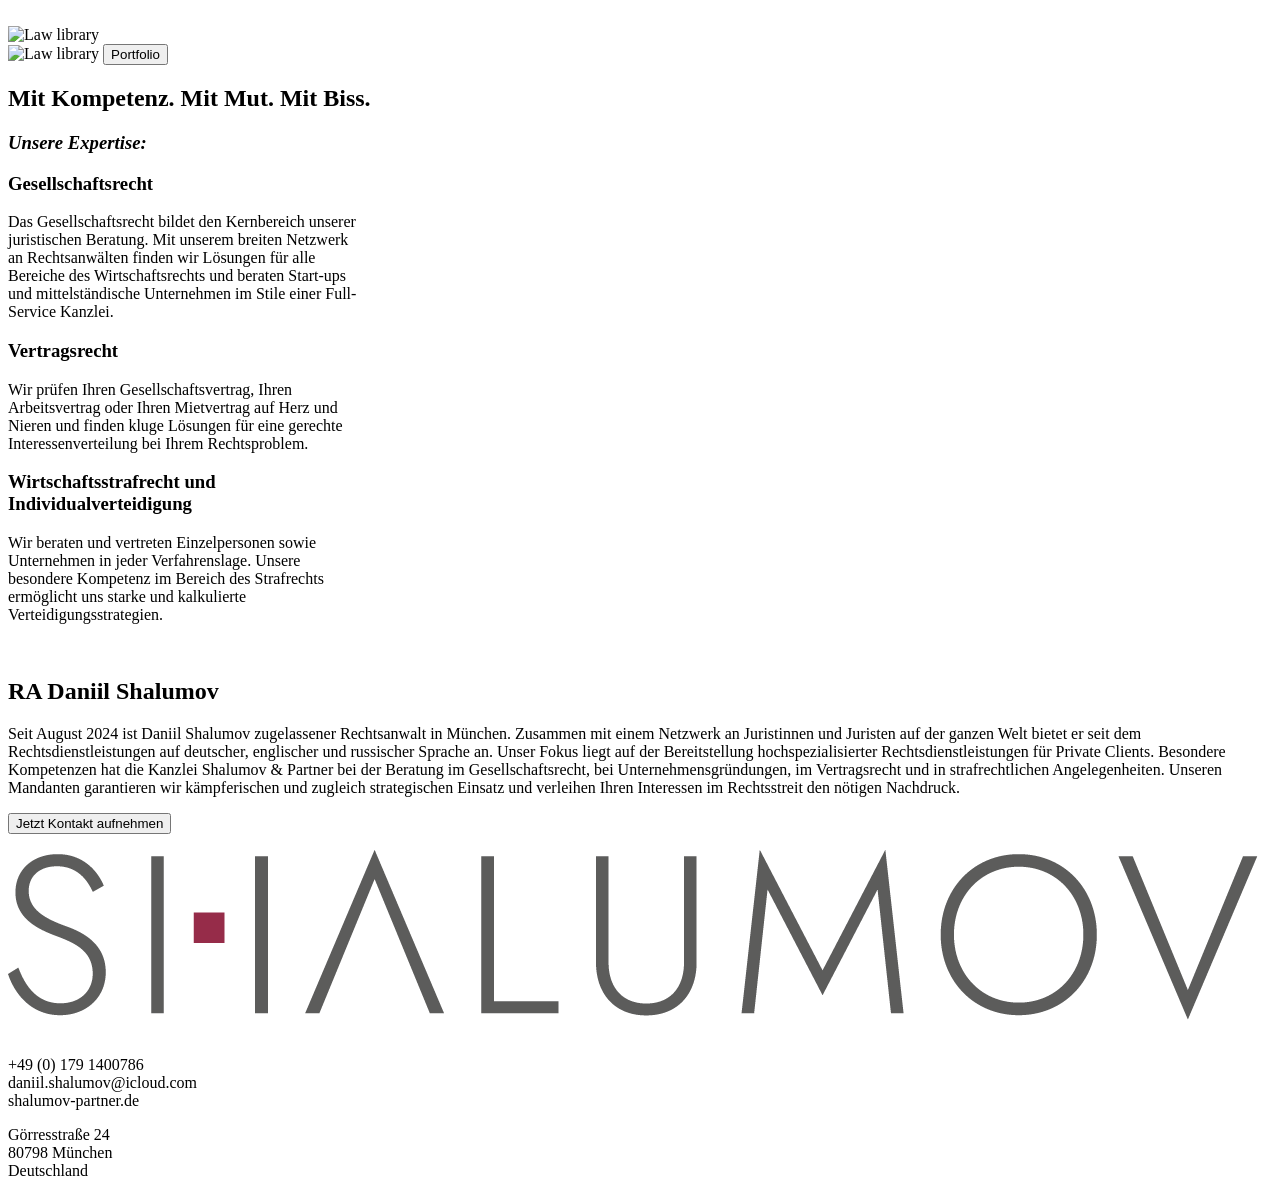
==== index.html @ c488938e "Add files via upload" ====
<!DOCTYPE html>
<html lang="en">
  <head>
    <meta charset="UTF-8" />
    <meta name="viewport" content="width=device-width, initial-scale=1.0" />
    <title>Home | Shalumov</title>
    <link rel="stylesheet" href="style.css" />
    <link rel="stylesheet" href="mediaquerries.css" />

    <script src="animation.js" defer></script>
  </head>
  <body>
    <header>
      <!-- <div class="logo select-animate">Shalumov & Partner</div>      -->
      <div class="logo select-animate">
        <img src="./assets/logo.png" alt="" srcset="" />
      </div>
      <!-- <nav>
        <ul class="nav-links select-animate">
          <li><a href="#title">Home</a></li>
          <li><a href="#disciplines">Tätigkeitsbereiche</a></li>
          <li><a href="#portrait"> Über uns</a></li>
          <li><a href="#contact">Kontakt</a></li>
        </ul>
      </nav> -->
    </header>
    <section id="title">
      <div id="title-left">
        <img src="./assets/library.jpg" alt="Law library" srcset="" />
      </div>
      <div id="title-right">
        <img src="./assets/justice-symbol.png" alt="Law library" srcset="" />
        <button
          type="button"
          class="select-animate"
          onclick="window.location.href='#portrait'"
        >
          Portfolio
        </button>
      </div>
    </section>

    <section id="disciplines">
      <h1 class="select-animate">Mit Kompetenz. Mit Mut. Mit Biss.</h1>
      <h3><em> Unsere Expertise: </em></h3>

      <div class="cards">
        <div class="card">
          <h3 class="animate">Gesellschaftsrecht</h3>
          <p>
            Das Gesellschaftsrecht bildet den Kernbereich unserer juristischen
            Beratung. Mit unserem breiten Netzwerk an Rechtsanwälten finden wir
            Lösungen für alle Bereiche des Wirtschaftsrechts und beraten
            Start-ups und mittelständische Unternehmen im Stile einer
            Full-Service Kanzlei.
          </p>
        </div>

        <div class="card">
          <h3>Vertragsrecht</h3>
          <p>
            Wir prüfen Ihren Gesellschaftsvertrag, Ihren Arbeitsvertrag oder
            Ihren Mietvertrag auf Herz und Nieren und finden kluge Lösungen für
            eine gerechte Interessenverteilung bei Ihrem Rechtsproblem.
          </p>
        </div>

        <div class="card">
          <h3>Wirtschaftsstrafrecht und Individualverteidigung</h3>
          <p>
            Wir beraten und vertreten Einzelpersonen sowie Unternehmen in jeder
            Verfahrenslage. Unsere besondere Kompetenz im Bereich des
            Strafrechts ermöglicht uns starke und kalkulierte
            Verteidigungsstrategien.
          </p>
        </div>
      </div>
    </section>

    <section id="portrait">
      <div class="portrait-image">
        <img src="./assets/profile3.jpeg" alt="" srcset="" />
      </div>

      <div class="portrait-text">
        <h2>RA Daniil Shalumov</h2>
        <p>
          Seit August 2024 ist Daniil Shalumov zugelassener Rechtsanwalt in
          München. Zusammen mit einem Netzwerk an Juristinnen und Juristen auf
          der ganzen Welt bietet er seit dem Rechtsdienstleistungen auf
          deutscher, englischer und russischer Sprache an. Unser Fokus liegt auf
          der Bereitstellung hochspezialisierter Rechtsdienstleistungen für
          Private Clients. Besondere Kompetenzen hat die Kanzlei Shalumov &
          Partner bei der Beratung im Gesellschaftsrecht, bei
          Unternehmensgründungen, im Vertragsrecht und in strafrechtlichen
          Angelegenheiten. Unseren Mandanten garantieren wir kämpferischen und
          zugleich strategischen Einsatz und verleihen Ihren Interessen im
          Rechtsstreit den nötigen Nachdruck.
        </p>
        <button
          type="button"
          class="button"
          onclick="window.location.href = '#contact'"
        >
          Jetzt Kontakt aufnehmen
        </button>
      </div>
    </section>

    <section id="contact">
      <!-- <h2 class="logo select-animate">Shalumov & Partner</h2> -->
      <div class="logo select-animate">
        <img src="./assets/logo2.png" style="margin: 1rem 0" alt="" srcset="" />
      </div>
      <div class="contact-grid">
        <div class="contact-phone">
          <p class="select-animate">
            +49 (0) 179 1400786 <br />
            daniil.shalumov@icloud.com <br />
            shalumov-partner.de
          </p>
        </div>
        <div class="contact-adress">
          <p class="select-animate">
            Görresstraße 24 <br />

            80798 München <br />

            Deutschland
          </p>
        </div>
        <div class="empty2"></div>
        <div class="empty3"></div>
        <div class="empty4"></div>
      </div>
    </section>
  </body>
</html>
---- mediaquerries.css ----
@media screen and (max-width: 800px) {
  #title-right {
    grid-column: auto / span 2;
  }
  #portrait {
    flex-wrap: wrap;
  }
  #portrait {
    padding: 1rem 2rem;
    gap: 1rem;
  }
  .portrait-text {
    width: 75%;
  }

  @media (max-width: 500px) {
    .portrait-image {
      max-width: 300px; /* Adjusts the max-width for smaller screens */
    }
  }
  
  @media (min-width: 500px) and (max-width: 900px) {
    .portrait-image {
      max-width: 400px; /* Adjusts the max-width for medium screens */
    }
  }
  
  @media (min-width: 900px) {
    .portrait-image {
      max-width: 500px; /* Adjusts the max-width for larger screens */
    }
  }
  

  .animate-slidein {
    animation: 4s slide-in 1 normal;
  }
}

@keyframes slide-in {
  from {
    transform: translateY(110%);
  }
  to {
    transform: translateY(0%);
  }
}

@media (max-width: 600px) {
  .card {
    flex: 1 1 100%; /* Full width on smaller screens */
    max-width: 100%; /* Ensure card can expand to full width */
  }
}

@media (min-width: 600px) and (max-width: 900px) {
  .card {
    flex: 1 1 calc(50% - 2rem); /* Two cards per row on medium screens */
    max-width: 100%; /* Ensure card can expand to fit the container */
  }
}

@media (min-width: 900px) {
  .card {
    flex: 1 1 calc(33.333% - 2rem); /* Three cards per row on larger screens */
    max-width: 350px; /* Adjust as needed to match image size */
  }
}
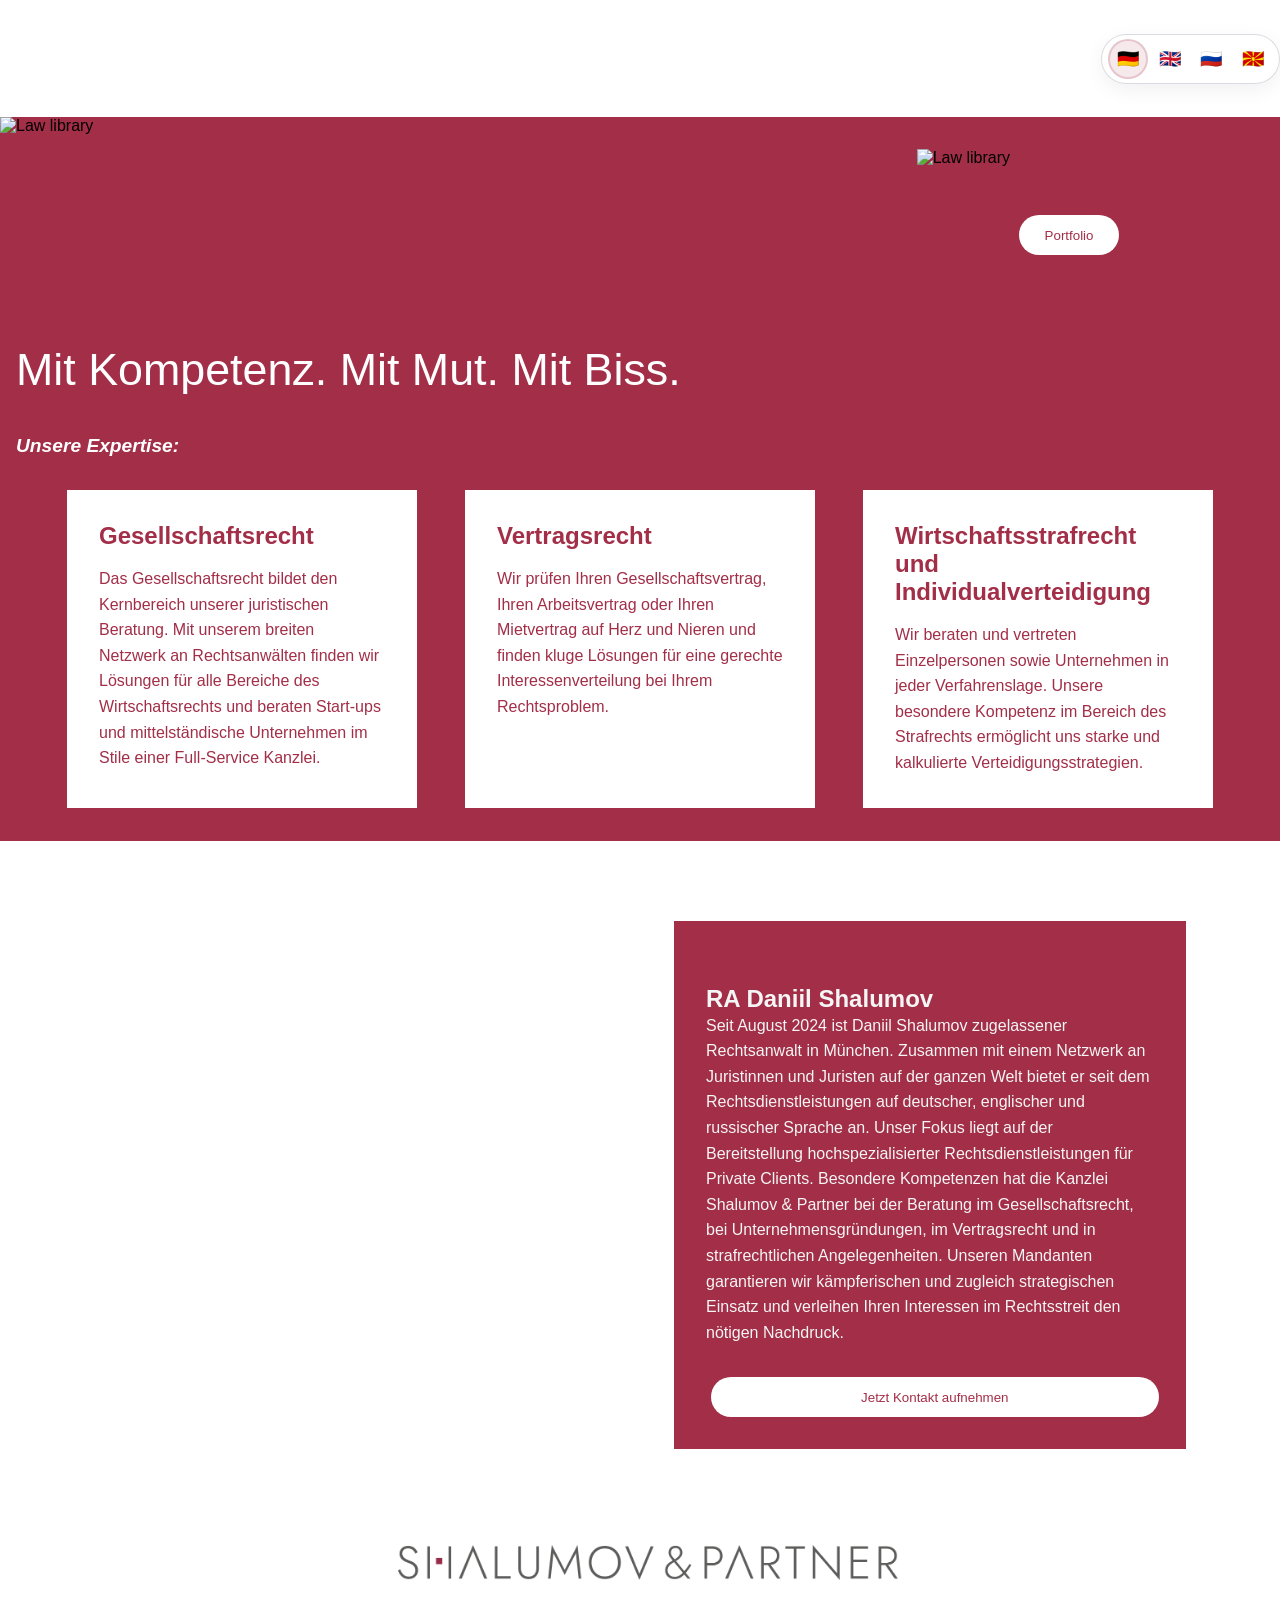
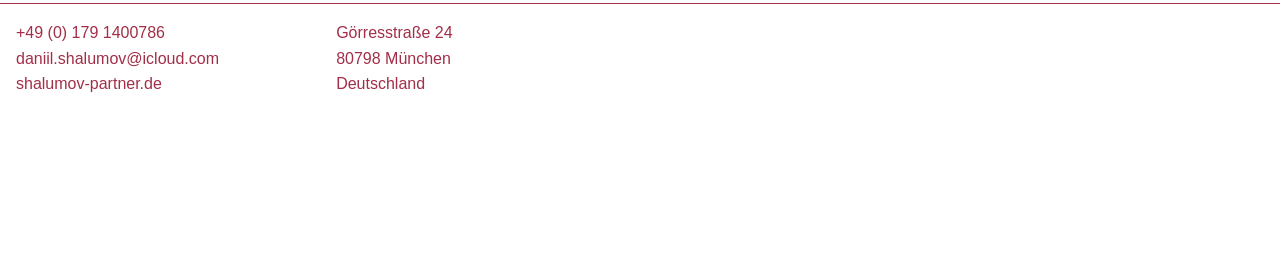
==== commit 2761a944: "languages added" ====
--- a/index.html
+++ b/index.html
@@ -1,5 +1,5 @@
 <!DOCTYPE html>
-<html lang="en">
+<html lang="de">
   <head>
     <meta charset="UTF-8" />
     <meta name="viewport" content="width=device-width, initial-scale=1.0" />
@@ -14,6 +14,20 @@
       <!-- <div class="logo select-animate">Shalumov & Partner</div>      -->
       <div class="logo select-animate">
         <img src="./assets/logo.png" alt="" srcset="" />
+      </div>
+      <div class="language-switcher select-animate" aria-label="Language selector">
+        <button class="lang-btn" data-lang="de" aria-label="Deutsch">
+          🇩🇪
+        </button>
+        <button class="lang-btn" data-lang="en" aria-label="English">
+          🇬🇧
+        </button>
+        <button class="lang-btn" data-lang="ru" aria-label="Русский">
+          🇷🇺
+        </button>
+        <button class="lang-btn" data-lang="mk" aria-label="Македонски">
+          🇲🇰
+        </button>
       </div>
       <!-- <nav>
         <ul class="nav-links select-animate">
@@ -34,6 +48,7 @@
           type="button"
           class="select-animate"
           onclick="window.location.href='#portrait'"
+          data-i18n="cta.portfolio"
         >
           Portfolio
         </button>
@@ -41,13 +56,17 @@
     </section>
 
     <section id="disciplines">
-      <h1 class="select-animate">Mit Kompetenz. Mit Mut. Mit Biss.</h1>
-      <h3><em> Unsere Expertise: </em></h3>
+      <h1 class="select-animate" data-i18n="disciplines.title">
+        Mit Kompetenz. Mit Mut. Mit Biss.
+      </h1>
+      <h3>
+        <em data-i18n="disciplines.subtitle">Unsere Expertise:</em>
+      </h3>
 
       <div class="cards">
         <div class="card">
-          <h3 class="animate">Gesellschaftsrecht</h3>
-          <p>
+          <h3 class="animate" data-i18n="card1.title">Gesellschaftsrecht</h3>
+          <p data-i18n="card1.body">
             Das Gesellschaftsrecht bildet den Kernbereich unserer juristischen
             Beratung. Mit unserem breiten Netzwerk an Rechtsanwälten finden wir
             Lösungen für alle Bereiche des Wirtschaftsrechts und beraten
@@ -57,8 +76,8 @@
         </div>
 
         <div class="card">
-          <h3>Vertragsrecht</h3>
-          <p>
+          <h3 data-i18n="card2.title">Vertragsrecht</h3>
+          <p data-i18n="card2.body">
             Wir prüfen Ihren Gesellschaftsvertrag, Ihren Arbeitsvertrag oder
             Ihren Mietvertrag auf Herz und Nieren und finden kluge Lösungen für
             eine gerechte Interessenverteilung bei Ihrem Rechtsproblem.
@@ -66,8 +85,8 @@
         </div>
 
         <div class="card">
-          <h3>Wirtschaftsstrafrecht und Individualverteidigung</h3>
-          <p>
+          <h3 data-i18n="card3.title">Wirtschaftsstrafrecht und Individualverteidigung</h3>
+          <p data-i18n="card3.body">
             Wir beraten und vertreten Einzelpersonen sowie Unternehmen in jeder
             Verfahrenslage. Unsere besondere Kompetenz im Bereich des
             Strafrechts ermöglicht uns starke und kalkulierte
@@ -84,7 +103,7 @@
 
       <div class="portrait-text">
         <h2>RA Daniil Shalumov</h2>
-        <p>
+        <p data-i18n="portrait.body">
           Seit August 2024 ist Daniil Shalumov zugelassener Rechtsanwalt in
           München. Zusammen mit einem Netzwerk an Juristinnen und Juristen auf
           der ganzen Welt bietet er seit dem Rechtsdienstleistungen auf
@@ -101,6 +120,7 @@
           type="button"
           class="button"
           onclick="window.location.href = '#contact'"
+          data-i18n="cta.contact"
         >
           Jetzt Kontakt aufnehmen
         </button>
--- a/style.css
+++ b/style.css
@@ -0,0 +1,348 @@
+
+:root {
+  --beige-background: #dedbbc;
+  --beige-background: white;
+  --light-beige-background: #fff1e7;
+  --light-beige-background: white;
+  --dark-blue: #283851;
+  --dark-blue: #a22e47;
+  --light-blue: #cbe5e8;
+  --light-blue: #a22e47;
+  
+}
+
+
+
+@import url("https://fonts.googleapis.com/css2?family=Noto+Sans:wght@400;500;600;700&display=swap");
+
+* {
+  margin: 0;
+  padding: 0;
+  font-family: "Noto Sans", Arial, sans-serif;
+  letter-spacing: 0;
+  border: none;
+}
+
+p {
+  font-family: "Noto Sans", Arial, sans-serif;
+  line-height: 1.6;
+}
+
+h1,
+h2,
+h3,
+button {
+  font-family: "Noto Sans", Arial, sans-serif;
+  letter-spacing: 0;
+}
+
+html {
+  scroll-behavior: smooth;
+  background-color: var(--light-beige-background);
+}
+
+header {
+  display: flex;
+  color: var(--dark-blue);
+  justify-content: space-around;
+  align-items: center;
+  height: 13vh;
+  background-color: var(--beige-background);
+  width: 100%;
+}
+
+.language-switcher {
+  display: flex;
+  align-items: center;
+  gap: 0.35rem;
+  padding: 0.35rem 0.5rem;
+  margin-left: auto;
+  background: rgba(255, 255, 255, 0.9);
+  border: 1px solid rgba(40, 56, 81, 0.18);
+  border-radius: 999px;
+  box-shadow: 0 6px 20px rgba(0, 0, 0, 0.06);
+  backdrop-filter: blur(6px);
+}
+
+.lang-btn {
+  width: 36px;
+  height: 36px;
+  border-radius: 50%;
+  border: none;
+  background: transparent;
+  cursor: pointer;
+  font-size: 18px;
+  display: grid;
+  place-items: center;
+  transition: transform 0.15s ease, box-shadow 0.2s ease, background-color 0.2s ease;
+}
+
+.lang-btn:hover {
+  transform: translateY(-1px);
+  box-shadow: 0 4px 12px rgba(0, 0, 0, 0.08);
+  background-color: rgba(40, 56, 81, 0.08);
+}
+
+.lang-btn.active {
+  background-color: rgba(162, 46, 71, 0.1);
+  box-shadow: 0 0 0 2px rgba(162, 46, 71, 0.28);
+}
+
+ul {
+  display: flex;
+}
+
+.nav-links {
+  gap: 2rem;
+  justify-self: flex-end;
+  font-size: 1rem;
+  list-style: none;
+}
+.nav-links > li > a {
+  text-decoration: none;
+  text-decoration-color: white;
+  color: var(--dark-blue);
+}
+
+.logo {
+  font-family: quicksand, sans-serif;
+  font-size: 26px;
+  font-weight: lighter;
+  border: none;
+  padding-left: 1rem;
+  text-align: center; /* Center the logo */
+}
+
+.logo img {
+  max-width: 100%; /* Ensures the image scales down if necessary */
+  height: auto; /* Keeps the aspect ratio */
+}
+
+@media (min-width: 600px) {
+  .logo img {
+    max-width: 500px; /* Adjust this value to control the maximum size */
+  }
+}
+
+@media (min-width: 900px) {
+  .logo img {
+    max-width: 500px; /* Adjust this value for larger screens */
+  }
+}
+
+ul > li {
+  text-decoration: none;
+}
+
+/* title section */
+
+#title {
+  display: grid;
+  grid-template-columns: repeat(auto-fit, minmax(250px, 1fr));
+  background-color: var(--light-blue);
+  justify-content: space-between;
+}
+#title-left {
+  grid-column: auto / span 2;
+}
+
+#title-left img {
+  width: 100%;
+  height: 100%;
+}
+
+#title-right {
+  padding: 2rem 0;
+  display: flex;
+  flex-direction: column;
+  align-items: center;
+  justify-content: center;
+  border: none;
+  width: 100%;
+}
+
+#title-right img {
+  width: min(90%, 300px);
+}
+
+img + button,
+.button {
+  background-color: white;
+  border-radius: 20px;
+  width: 100px;
+  height: 2.5rem;
+  color: var(--dark-blue);
+  border: none;
+  margin-top: 3rem;
+  margin-left: 0.3rem;
+}
+
+img + button:hover,
+.button:hover {
+  color: var(--dark-blue);
+  background-color: var(--light-beige-background);
+  border: var(--dark-blue) 1px solid;
+}
+
+/* disciplines */
+
+#disciplines {
+  color: white;
+  background-color: var(--light-blue);
+  padding: 1rem 0 0 0rem;
+  border-top: var(--dark-blue) 1px solid;
+}
+
+#disciplines h1 {
+  border: none;
+  padding: 2.5rem 1rem;
+  font-size: 2.8rem;
+  font-weight: 300;
+  font-family: 'Heiti SC', sans-serif;
+}
+
+#disciplines > h3 {
+  padding: 0 1rem;
+  font-size: 1.2rem;
+  margin: 0;
+}
+
+.cards {
+  display: flex;
+  gap: 3rem;
+  border: var(--dark-blue) 1px solid;
+  padding: 2rem;
+  justify-content: center;
+  flex-wrap: wrap;
+}
+
+.card {
+  flex: 1 1 calc(33.333% - 2rem); /* Adjust to fit three cards per row with space in between */
+  max-width: 350px; /* Adjust the maximum width of each card */
+  padding: 2rem;
+  background-color: var(--beige-background);
+  background-color: var(--light-beige-background);
+  box-sizing: border-box; /* Ensure padding and borders are included in the element's total width and height */
+}
+
+.card h3 {
+  font-size: 1.5rem;
+  margin-bottom: 1rem;
+  color: var(--dark-blue); /* Apply the red shade */
+}
+
+.card p {
+  font-size: 1rem;
+  color: var(--dark-blue); /* Apply the same red shade */
+}
+
+
+/* portrait */
+
+#portrait {
+  background-color: var(--light-beige-background);
+  display: flex;
+  justify-content: center;
+  align-items: flex-start;
+  padding: 5rem;
+  gap: 5rem;
+}
+
+.portrait-image {
+  width: 100%; /* Allows the container to take up the full width */
+  max-width: 500px; /* Sets a maximum width to prevent it from getting too large */
+  overflow: hidden; /* Ensures no extra space */
+}
+
+.portrait-image img {
+  width: 100%; /* Makes sure the image fills the container */
+  height: auto; /* Keeps the aspect ratio */
+  object-fit: cover; /* Ensures the image covers the container without distortion */
+}
+
+.portrait-text {
+  background-color: var(--dark-blue);
+  color: whitesmoke;
+  padding: 4rem 2rem 2rem;
+  width: min(600px, 40%); /* Corrected duplicate width settings */
+  height: min(600px, 100%);
+
+}
+
+.portrait-text button {
+  margin-top: 2rem;
+  width: 100%;
+}
+
+.portrait-text button:hover,
+.button:hover {
+  background-color: rgb(216, 194, 194);
+  cursor: pointer;
+}
+
+
+.portrait-text button:hover,
+.button:hover {
+  background-color: rgb(216, 194, 194);
+  cursor: pointer;
+}
+
+
+#contact {
+  background-color: var(--light-beige-background);
+  color: var(--dark-blue);
+}
+/* #contact div {
+  border: var(--dark-blue) 1px solid;
+} */
+
+/* #contact > * {
+  border: none;
+  } */
+
+.contact-grid {
+  border-top: 0.5px var(--dark-blue) solid;
+  display: grid;
+  grid-template-columns: repeat(4, 1fr);
+  grid-gap: 0.5px;
+  background-color: var(--dark-blue);
+  grid-template-rows: 1fr 1fr;
+  grid-template-areas:
+    "phone-number adress space space"
+    "space2 empty empty empty";
+}
+
+.contact-phone {
+  grid-area: phone-number;
+}
+
+.contact-adress {
+  grid-area: adress;
+}
+
+.contact-grid > div {
+  background-color: var(--light-beige-background);
+  padding: 1rem 1rem 2rem;
+}
+
+.empty2 {
+  grid-area: space;
+}
+
+.empty3 {
+  grid-area: empty;
+}
+
+.animate-fadein {
+  animation: fade-in 4s;
+}
+
+@keyframes fade-in {
+  0% {
+    opacity: 0;
+    display: hidden;
+  }
+  100% {
+    opacity: 1;
+  }
+}
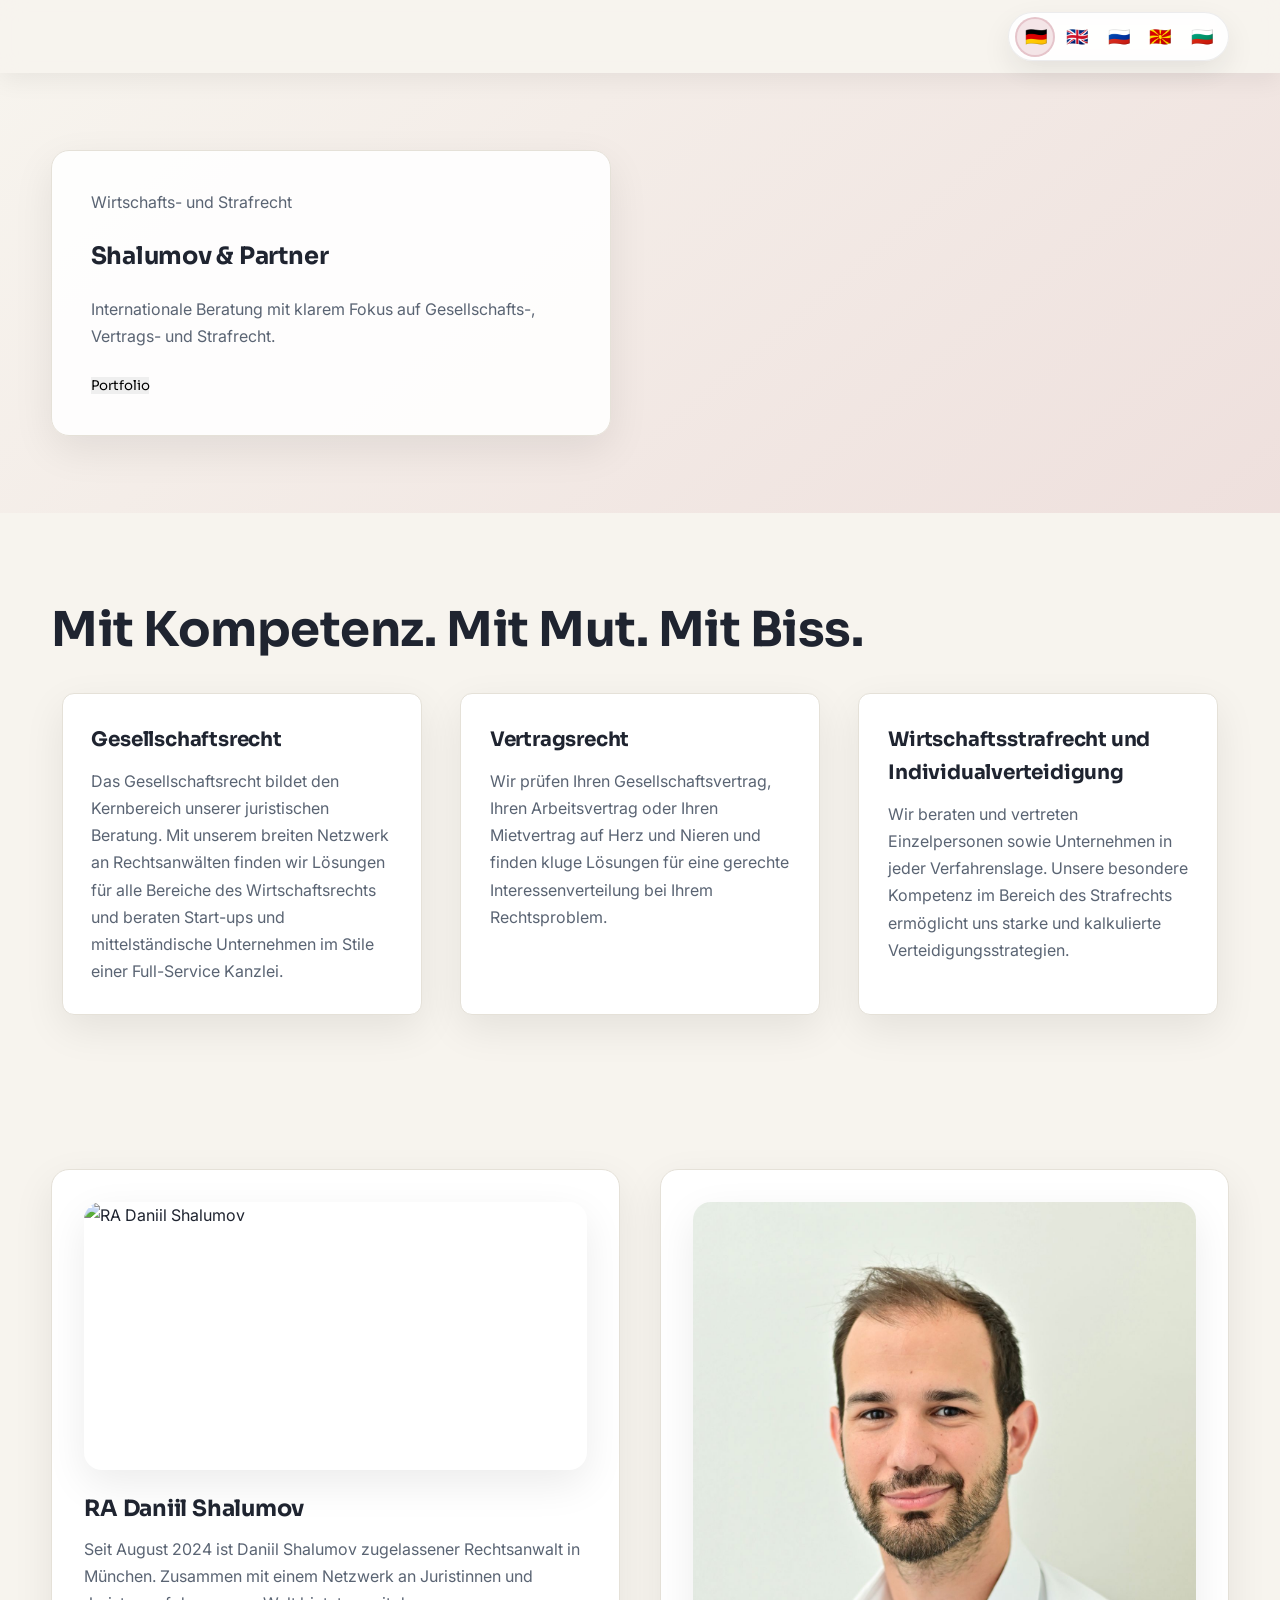
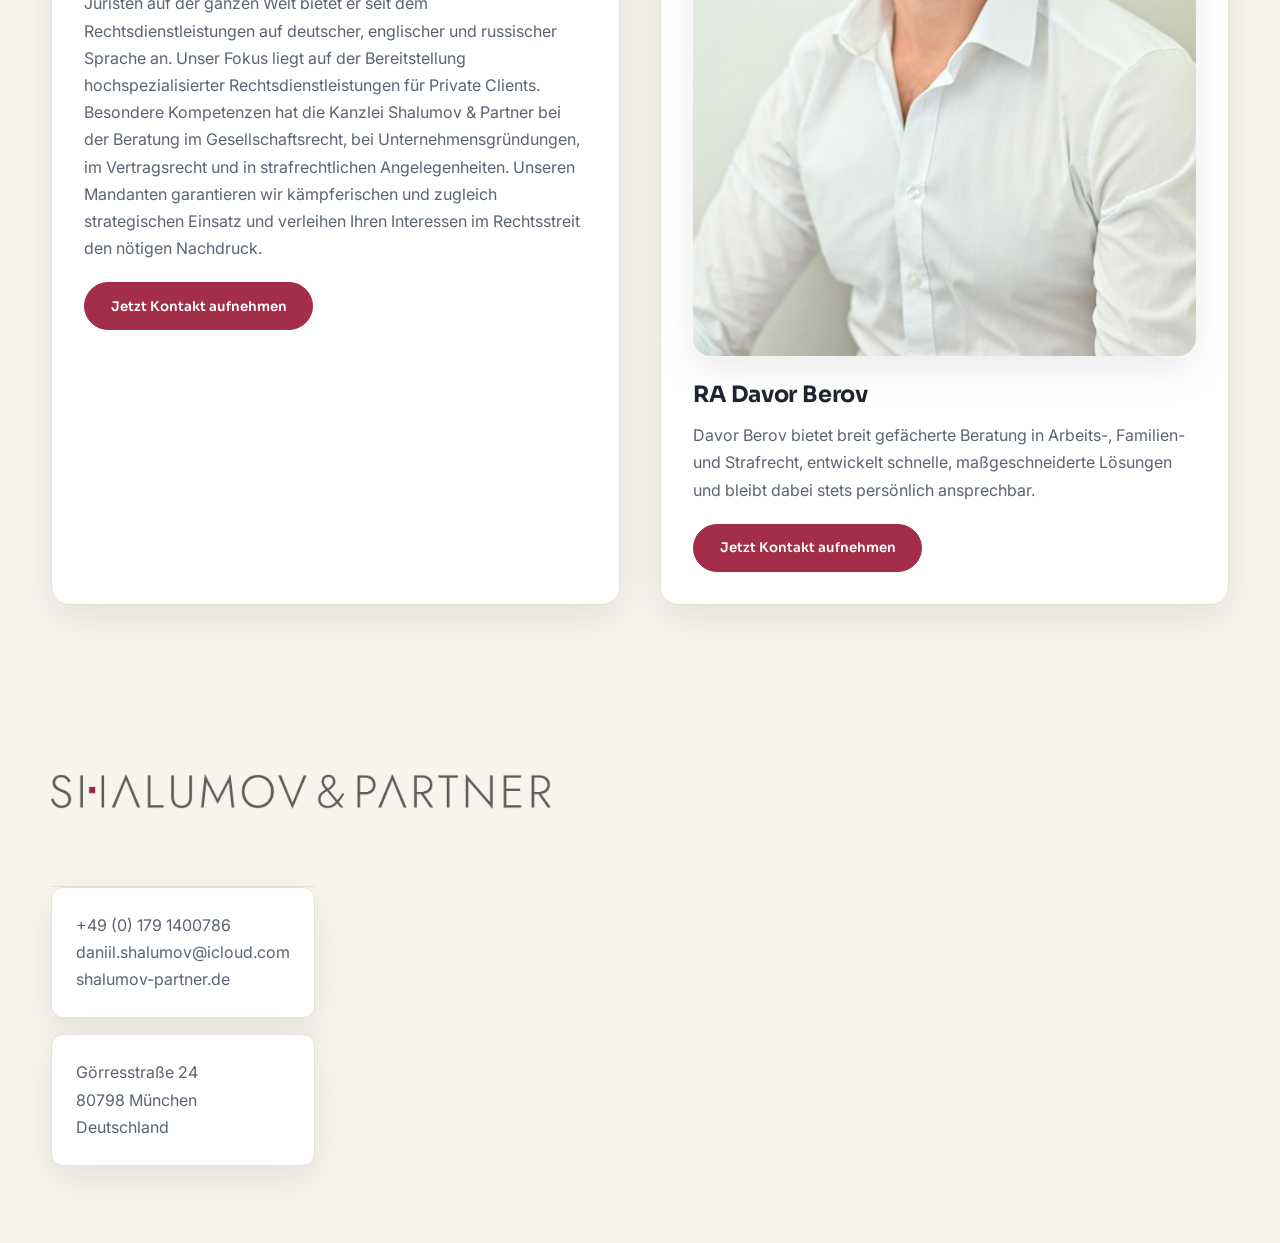
==== commit 78496506: "no idea" ====
--- a/index.html
+++ b/index.html
@@ -11,147 +11,170 @@
   </head>
   <body>
     <header>
-      <!-- <div class="logo select-animate">Shalumov & Partner</div>      -->
-      <div class="logo select-animate">
-        <img src="./assets/logo.png" alt="" srcset="" />
+      <div class="content-width header-inner">
+        <!-- <div class="logo select-animate">Shalumov & Partner</div>      -->
+        <div class="logo select-animate">
+          <img src="./assets/logo.png" alt="" srcset="" />
+        </div>
+        <div class="language-switcher select-animate" aria-label="Language selector">
+          <button class="lang-btn" data-lang="de" aria-label="Deutsch">
+            🇩🇪
+          </button>
+          <button class="lang-btn" data-lang="en" aria-label="English">
+            🇬🇧
+          </button>
+          <button class="lang-btn" data-lang="ru" aria-label="Русский">
+            🇷🇺
+          </button>
+          <button class="lang-btn" data-lang="mk" aria-label="Македонски">
+            🇲🇰
+          </button>
+          <button class="lang-btn" data-lang="bg" aria-label="Български">
+            🇧🇬
+          </button>
+        </div>
+        <!-- <nav>
+          <ul class="nav-links select-animate">
+            <li><a href="#title">Home</a></li>
+            <li><a href="#disciplines">Tätigkeitsbereiche</a></li>
+            <li><a href="#portrait"> Über uns</a></li>
+            <li><a href="#contact">Kontakt</a></li>
+          </ul>
+        </nav> -->
       </div>
-      <div class="language-switcher select-animate" aria-label="Language selector">
-        <button class="lang-btn" data-lang="de" aria-label="Deutsch">
-          🇩🇪
-        </button>
-        <button class="lang-btn" data-lang="en" aria-label="English">
-          🇬🇧
-        </button>
-        <button class="lang-btn" data-lang="ru" aria-label="Русский">
-          🇷🇺
-        </button>
-        <button class="lang-btn" data-lang="mk" aria-label="Македонски">
-          🇲🇰
-        </button>
-      </div>
-      <!-- <nav>
-        <ul class="nav-links select-animate">
-          <li><a href="#title">Home</a></li>
-          <li><a href="#disciplines">Tätigkeitsbereiche</a></li>
-          <li><a href="#portrait"> Über uns</a></li>
-          <li><a href="#contact">Kontakt</a></li>
-        </ul>
-      </nav> -->
     </header>
     <section id="title">
-      <div id="title-left">
-        <img src="./assets/library.jpg" alt="Law library" srcset="" />
-      </div>
-      <div id="title-right">
-        <img src="./assets/justice-symbol.png" alt="Law library" srcset="" />
-        <button
-          type="button"
-          class="select-animate"
-          onclick="window.location.href='#portrait'"
-          data-i18n="cta.portfolio"
-        >
-          Portfolio
-        </button>
+      <div class="content-width title-grid">
+        <div id="title-right">
+          <p class="hero-kicker" data-i18n="hero.kicker">Wirtschafts- und Strafrecht</p>
+          <h1 class="hero-title" data-i18n="hero.title">Shalumov &amp; Partner</h1>
+          <p class="hero-subtitle" data-i18n="hero.subtitle">
+            Internationale Beratung mit klarem Fokus auf Gesellschafts-, Vertrags- und Strafrecht.
+          </p>
+          <div class="hero-actions">
+            <button
+              type="button"
+              class="select-animate"
+              onclick="window.location.href='#lawyers'"
+              data-i18n="cta.portfolio"
+            >
+              Portfolio
+            </button>
+          </div>
+        </div>
       </div>
     </section>
 
     <section id="disciplines">
-      <h1 class="select-animate" data-i18n="disciplines.title">
-        Mit Kompetenz. Mit Mut. Mit Biss.
-      </h1>
-      <h3>
-        <em data-i18n="disciplines.subtitle">Unsere Expertise:</em>
-      </h3>
+      <div class="content-width">
+        <h1 class="select-animate" data-i18n="disciplines.title">
+          Mit Kompetenz. Mit Mut. Mit Biss.
+        </h1>
 
-      <div class="cards">
-        <div class="card">
-          <h3 class="animate" data-i18n="card1.title">Gesellschaftsrecht</h3>
-          <p data-i18n="card1.body">
-            Das Gesellschaftsrecht bildet den Kernbereich unserer juristischen
-            Beratung. Mit unserem breiten Netzwerk an Rechtsanwälten finden wir
-            Lösungen für alle Bereiche des Wirtschaftsrechts und beraten
-            Start-ups und mittelständische Unternehmen im Stile einer
-            Full-Service Kanzlei.
-          </p>
-        </div>
+        <div class="cards">
+          <div class="card">
+            <h3 class="animate" data-i18n="card1.title">Gesellschaftsrecht</h3>
+            <p data-i18n="card1.body">
+              Das Gesellschaftsrecht bildet den Kernbereich unserer juristischen
+              Beratung. Mit unserem breiten Netzwerk an Rechtsanwälten finden wir
+              Lösungen für alle Bereiche des Wirtschaftsrechts und beraten
+              Start-ups und mittelständische Unternehmen im Stile einer
+              Full-Service Kanzlei.
+            </p>
+          </div>
 
-        <div class="card">
-          <h3 data-i18n="card2.title">Vertragsrecht</h3>
-          <p data-i18n="card2.body">
-            Wir prüfen Ihren Gesellschaftsvertrag, Ihren Arbeitsvertrag oder
-            Ihren Mietvertrag auf Herz und Nieren und finden kluge Lösungen für
-            eine gerechte Interessenverteilung bei Ihrem Rechtsproblem.
-          </p>
-        </div>
+          <div class="card">
+            <h3 data-i18n="card2.title">Vertragsrecht</h3>
+            <p data-i18n="card2.body">
+              Wir prüfen Ihren Gesellschaftsvertrag, Ihren Arbeitsvertrag oder
+              Ihren Mietvertrag auf Herz und Nieren und finden kluge Lösungen für
+              eine gerechte Interessenverteilung bei Ihrem Rechtsproblem.
+            </p>
+          </div>
 
-        <div class="card">
-          <h3 data-i18n="card3.title">Wirtschaftsstrafrecht und Individualverteidigung</h3>
-          <p data-i18n="card3.body">
-            Wir beraten und vertreten Einzelpersonen sowie Unternehmen in jeder
-            Verfahrenslage. Unsere besondere Kompetenz im Bereich des
-            Strafrechts ermöglicht uns starke und kalkulierte
-            Verteidigungsstrategien.
-          </p>
+          <div class="card">
+            <h3 data-i18n="card3.title">Wirtschaftsstrafrecht und Individualverteidigung</h3>
+            <p data-i18n="card3.body">
+              Wir beraten und vertreten Einzelpersonen sowie Unternehmen in jeder
+              Verfahrenslage. Unsere besondere Kompetenz im Bereich des
+              Strafrechts ermöglicht uns starke und kalkulierte
+              Verteidigungsstrategien.
+            </p>
+          </div>
         </div>
       </div>
     </section>
 
-    <section id="portrait">
-      <div class="portrait-image">
-        <img src="./assets/profile3.jpeg" alt="" srcset="" />
-      </div>
+    <section id="lawyers">
+      <div class="content-width">
+        <div class="lawyers-grid">
+          <div class="lawyer-card">
+            <div class="lawyer-image">
+              <img src="./assets/profile3.jpeg" alt="RA Daniil Shalumov" />
+            </div>
+            <div class="lawyer-body">
+              <h2>RA Daniil Shalumov</h2>
+              <p data-i18n="portrait.body">
+                Seit August 2024 ist Daniil Shalumov zugelassener Rechtsanwalt in München. Zusammen mit einem Netzwerk an Juristinnen und Juristen auf der ganzen Welt bietet er seit dem Rechtsdienstleistungen auf deutscher, englischer und russischer Sprache an. Unser Fokus liegt auf der Bereitstellung hochspezialisierter Rechtsdienstleistungen für Private Clients. Besondere Kompetenzen hat die Kanzlei Shalumov &amp; Partner bei der Beratung im Gesellschaftsrecht, bei Unternehmensgründungen, im Vertragsrecht und in strafrechtlichen Angelegenheiten. Unseren Mandanten garantieren wir kämpferischen und zugleich strategischen Einsatz und verleihen Ihren Interessen im Rechtsstreit den nötigen Nachdruck.
+              </p>
+              <button
+                type="button"
+                class="button"
+                onclick="window.location.href = '#contact'"
+                data-i18n="cta.contact"
+              >
+                Jetzt Kontakt aufnehmen
+              </button>
+            </div>
+          </div>
 
-      <div class="portrait-text">
-        <h2>RA Daniil Shalumov</h2>
-        <p data-i18n="portrait.body">
-          Seit August 2024 ist Daniil Shalumov zugelassener Rechtsanwalt in
-          München. Zusammen mit einem Netzwerk an Juristinnen und Juristen auf
-          der ganzen Welt bietet er seit dem Rechtsdienstleistungen auf
-          deutscher, englischer und russischer Sprache an. Unser Fokus liegt auf
-          der Bereitstellung hochspezialisierter Rechtsdienstleistungen für
-          Private Clients. Besondere Kompetenzen hat die Kanzlei Shalumov &
-          Partner bei der Beratung im Gesellschaftsrecht, bei
-          Unternehmensgründungen, im Vertragsrecht und in strafrechtlichen
-          Angelegenheiten. Unseren Mandanten garantieren wir kämpferischen und
-          zugleich strategischen Einsatz und verleihen Ihren Interessen im
-          Rechtsstreit den nötigen Nachdruck.
-        </p>
-        <button
-          type="button"
-          class="button"
-          onclick="window.location.href = '#contact'"
-          data-i18n="cta.contact"
-        >
-          Jetzt Kontakt aufnehmen
-        </button>
+          <div class="lawyer-card">
+            <div class="lawyer-image">
+              <img src="./assets/berov.jpeg" alt="RA Davor Berov" />
+            </div>
+            <div class="lawyer-body">
+              <h2 data-i18n="portrait2.title">RA Davor Berov</h2>
+              <p data-i18n="portrait2.body">
+                Davor Berov bietet breit gefächerte Beratung in Arbeits-, Familien- und Strafrecht, entwickelt schnelle, maßgeschneiderte Lösungen und bleibt dabei stets persönlich ansprechbar.
+              </p>
+              <button
+                type="button"
+                class="button"
+                onclick="window.location.href = '#contact'"
+                data-i18n="cta.contact"
+              >
+                Jetzt Kontakt aufnehmen
+              </button>
+            </div>
+          </div>
+        </div>
       </div>
     </section>
 
     <section id="contact">
-      <!-- <h2 class="logo select-animate">Shalumov & Partner</h2> -->
-      <div class="logo select-animate">
-        <img src="./assets/logo2.png" style="margin: 1rem 0" alt="" srcset="" />
-      </div>
-      <div class="contact-grid">
-        <div class="contact-phone">
-          <p class="select-animate">
-            +49 (0) 179 1400786 <br />
-            daniil.shalumov@icloud.com <br />
-            shalumov-partner.de
-          </p>
+      <div class="content-width contact-wrap">
+        <!-- <h2 class="logo select-animate">Shalumov & Partner</h2> -->
+        <div class="logo select-animate">
+          <img src="./assets/logo2.png" style="margin: 1rem 0" alt="" srcset="" />
         </div>
-        <div class="contact-adress">
-          <p class="select-animate">
-            Görresstraße 24 <br />
+        <div class="contact-grid">
+          <div class="contact-phone">
+            <p class="select-animate">
+              +49 (0) 179 1400786 <br />
+              daniil.shalumov@icloud.com <br />
+              shalumov-partner.de
+            </p>
+          </div>
+          <div class="contact-adress">
+            <p class="select-animate">
+              Görresstraße 24 <br />
 
-            80798 München <br />
+              80798 München <br />
 
-            Deutschland
-          </p>
+              Deutschland
+            </p>
+          </div>
         </div>
-        <div class="empty2"></div>
-        <div class="empty3"></div>
-        <div class="empty4"></div>
       </div>
     </section>
   </body>
--- a/style.css
+++ b/style.css
@@ -1,54 +1,77 @@
+
+@import url("https://fonts.googleapis.com/css2?family=Inter:wght@400;500;600&family=Sora:wght@600;700&display=swap");
 
 :root {
-  --beige-background: #dedbbc;
-  --beige-background: white;
-  --light-beige-background: #fff1e7;
-  --light-beige-background: white;
-  --dark-blue: #283851;
-  --dark-blue: #a22e47;
-  --light-blue: #cbe5e8;
-  --light-blue: #a22e47;
-  
-}
-
-
-
-@import url("https://fonts.googleapis.com/css2?family=Noto+Sans:wght@400;500;600;700&display=swap");
+  --page-bg: #f7f4ee;
+  --panel: #ffffff;
+  --muted: #5a6473;
+  --text: #1f2430;
+  --accent: #a22e47;
+  --accent-soft: #f4e6ea;
+  --border: #e5e1d8;
+  --shadow-soft: 0 14px 40px rgba(0, 0, 0, 0.08);
+  --radius: 18px;
+  --radius-sm: 12px;
+}
 
 * {
   margin: 0;
   padding: 0;
-  font-family: "Noto Sans", Arial, sans-serif;
+  box-sizing: border-box;
+  border: none;
+}
+
+body {
+  font-family: "Inter", "Noto Sans", Arial, sans-serif;
+  color: var(--text);
+  background: var(--page-bg);
   letter-spacing: 0;
-  border: none;
-}
-
-p {
-  font-family: "Noto Sans", Arial, sans-serif;
-  line-height: 1.6;
+  line-height: 1.65;
+  -webkit-font-smoothing: antialiased;
 }
 
 h1,
 h2,
 h3,
 button {
-  font-family: "Noto Sans", Arial, sans-serif;
-  letter-spacing: 0;
+  font-family: "Sora", "Inter", "Noto Sans", Arial, sans-serif;
+  letter-spacing: -0.01em;
+}
+
+p {
+  font-family: "Inter", "Noto Sans", Arial, sans-serif;
+  line-height: 1.7;
+  color: var(--muted);
 }
 
 html {
   scroll-behavior: smooth;
-  background-color: var(--light-beige-background);
+  background-color: var(--page-bg);
+}
+
+.content-width {
+  width: min(1200px, 92vw);
+  margin: 0 auto;
+}
+
+section {
+  padding: clamp(3rem, 6vw, 5rem) 0;
 }
 
 header {
-  display: flex;
-  color: var(--dark-blue);
-  justify-content: space-around;
+  position: sticky;
+  top: 0;
+  z-index: 10;
+  background: rgba(247, 244, 238, 0.92);
+  backdrop-filter: blur(12px);
+  box-shadow: 0 8px 24px rgba(0, 0, 0, 0.06);
+}
+
+.header-inner {
+  display: flex;
   align-items: center;
-  height: 13vh;
-  background-color: var(--beige-background);
-  width: 100%;
+  gap: 1.5rem;
+  padding: 0.75rem 0;
 }
 
 .language-switcher {
@@ -57,11 +80,11 @@
   gap: 0.35rem;
   padding: 0.35rem 0.5rem;
   margin-left: auto;
-  background: rgba(255, 255, 255, 0.9);
-  border: 1px solid rgba(40, 56, 81, 0.18);
+  background: rgba(255, 255, 255, 0.94);
+  border: 1px solid rgba(31, 36, 48, 0.08);
   border-radius: 999px;
-  box-shadow: 0 6px 20px rgba(0, 0, 0, 0.06);
-  backdrop-filter: blur(6px);
+  box-shadow: 0 12px 30px rgba(0, 0, 0, 0.08);
+  backdrop-filter: blur(12px);
 }
 
 .lang-btn {
@@ -80,11 +103,11 @@
 .lang-btn:hover {
   transform: translateY(-1px);
   box-shadow: 0 4px 12px rgba(0, 0, 0, 0.08);
-  background-color: rgba(40, 56, 81, 0.08);
+  background-color: rgba(31, 36, 48, 0.07);
 }
 
 .lang-btn.active {
-  background-color: rgba(162, 46, 71, 0.1);
+  background-color: rgba(162, 46, 71, 0.12);
   box-shadow: 0 0 0 2px rgba(162, 46, 71, 0.28);
 }
 
@@ -101,7 +124,7 @@
 .nav-links > li > a {
   text-decoration: none;
   text-decoration-color: white;
-  color: var(--dark-blue);
+  color: var(--text);
 }
 
 .logo {
@@ -109,7 +132,6 @@
   font-size: 26px;
   font-weight: lighter;
   border: none;
-  padding-left: 1rem;
   text-align: center; /* Center the logo */
 }
 
@@ -134,204 +156,209 @@
   text-decoration: none;
 }
 
-/* title section */
-
 #title {
-  display: grid;
-  grid-template-columns: repeat(auto-fit, minmax(250px, 1fr));
-  background-color: var(--light-blue);
-  justify-content: space-between;
-}
-#title-left {
-  grid-column: auto / span 2;
-}
-
-#title-left img {
+  position: relative;
+  background: linear-gradient(120deg, rgba(247, 244, 238, 0.75), rgba(247, 244, 238, 0.35)),
+    url("./assets/library.jpg") center/cover no-repeat;
+  overflow: hidden;
+}
+
+#title::before {
+  content: "";
+  position: absolute;
+  inset: 0;
+  background: linear-gradient(140deg, rgba(247, 244, 238, 0.7), rgba(162, 46, 71, 0.1));
+  pointer-events: none;
+}
+
+.title-grid {
+  position: relative;
+  z-index: 1;
+  display: grid;
+  grid-template-columns: 1fr;
+  gap: clamp(1.5rem, 3vw, 3rem);
+  align-items: center;
+  justify-items: flex-start;
+}
+
+#title-right {
+  position: relative;
+  z-index: 1;
+  padding: clamp(1.5rem, 3vw, 3rem);
+  display: flex;
+  flex-direction: column;
+  align-items: flex-start;
+  justify-content: center;
+  border: 1px solid var(--border);
+  background: rgba(255, 255, 255, 0.9);
+  border-radius: var(--radius);
+  box-shadow: var(--shadow-soft);
+  gap: 1.25rem;
+  max-width: 560px;
+}
+
+#title-right img {
+  width: min(90%, 280px);
+  margin-bottom: 0.5rem;
+}
+
+img + button,
+.button {
+  background-color: var(--accent);
+  color: #ffffff;
+  border-radius: 999px;
+  padding: 0.9rem 1.6rem;
+  min-width: 160px;
+  border: 1px solid var(--accent);
+  font-weight: 600;
+  letter-spacing: 0;
+  transition: transform 0.18s ease, box-shadow 0.18s ease, background-color 0.18s ease;
+}
+
+img + button:hover,
+.button:hover {
+  color: #ffffff;
+  background-color: #8f2740;
+  border-color: #8f2740;
+  transform: translateY(-1px);
+  box-shadow: 0 10px 25px rgba(162, 46, 71, 0.25);
+}
+
+/* disciplines */
+
+#disciplines {
+  color: var(--text);
+  background-color: transparent;
+}
+
+#disciplines h1 {
+  border: none;
+  padding: 0 0 0.5rem 0;
+  font-size: clamp(2.4rem, 4vw, 3rem);
+  font-weight: 700;
+}
+
+#disciplines > h3 {
+  padding: 0;
+  font-size: 1.1rem;
+  margin: 0 0 1.5rem 0;
+  color: var(--muted);
+}
+
+.cards {
+  display: flex;
+  gap: clamp(1.5rem, 3vw, 2.5rem);
+  padding: 1rem 0 0;
+  justify-content: center;
+  flex-wrap: wrap;
+}
+
+.card {
+  flex: 1 1 calc(33.333% - 2rem);
+  max-width: 360px;
+  padding: 1.8rem;
+  background-color: var(--panel);
+  border: 1px solid var(--border);
+  border-radius: var(--radius-sm);
+  box-shadow: var(--shadow-soft);
+  transition: transform 0.18s ease, box-shadow 0.18s ease;
+}
+
+.card:hover {
+  transform: translateY(-4px);
+  box-shadow: 0 16px 42px rgba(0, 0, 0, 0.1);
+}
+
+.card h3 {
+  font-size: 1.25rem;
+  margin-bottom: 0.75rem;
+  color: var(--text);
+}
+
+.card p {
+  font-size: 1rem;
+  color: var(--muted);
+}
+
+
+/* lawyers */
+
+.lawyers-grid {
+  display: grid;
+  grid-template-columns: repeat(auto-fit, minmax(320px, 1fr));
+  gap: clamp(1.5rem, 4vw, 2.5rem);
+}
+
+.lawyer-card {
+  background: var(--panel);
+  border: 1px solid var(--border);
+  border-radius: var(--radius);
+  box-shadow: var(--shadow-soft);
+  padding: clamp(1.5rem, 3vw, 2rem);
+  display: grid;
+  grid-template-columns: 1fr;
+  gap: 1.25rem;
+}
+
+.lawyer-image {
+  width: 100%;
+  overflow: hidden;
+  border-radius: var(--radius);
+  box-shadow: var(--shadow-soft);
+}
+
+.lawyer-image img {
   width: 100%;
   height: 100%;
-}
-
-#title-right {
-  padding: 2rem 0;
+  object-fit: cover;
+  display: block;
+}
+
+.lawyer-body h2 {
+  margin-bottom: 0.6rem;
+  font-size: 1.4rem;
+}
+
+.lawyer-body p {
+  margin-bottom: 1.25rem;
+}
+
+#contact {
+  background-color: var(--page-bg);
+  color: var(--text);
+}
+
+.contact-wrap {
   display: flex;
   flex-direction: column;
-  align-items: center;
-  justify-content: center;
-  border: none;
-  width: 100%;
-}
-
-#title-right img {
-  width: min(90%, 300px);
-}
-
-img + button,
-.button {
-  background-color: white;
-  border-radius: 20px;
-  width: 100px;
-  height: 2.5rem;
-  color: var(--dark-blue);
-  border: none;
-  margin-top: 3rem;
-  margin-left: 0.3rem;
-}
-
-img + button:hover,
-.button:hover {
-  color: var(--dark-blue);
-  background-color: var(--light-beige-background);
-  border: var(--dark-blue) 1px solid;
-}
-
-/* disciplines */
-
-#disciplines {
-  color: white;
-  background-color: var(--light-blue);
-  padding: 1rem 0 0 0rem;
-  border-top: var(--dark-blue) 1px solid;
-}
-
-#disciplines h1 {
-  border: none;
-  padding: 2.5rem 1rem;
-  font-size: 2.8rem;
-  font-weight: 300;
-  font-family: 'Heiti SC', sans-serif;
-}
-
-#disciplines > h3 {
-  padding: 0 1rem;
-  font-size: 1.2rem;
-  margin: 0;
-}
-
-.cards {
-  display: flex;
-  gap: 3rem;
-  border: var(--dark-blue) 1px solid;
-  padding: 2rem;
-  justify-content: center;
-  flex-wrap: wrap;
-}
-
-.card {
-  flex: 1 1 calc(33.333% - 2rem); /* Adjust to fit three cards per row with space in between */
-  max-width: 350px; /* Adjust the maximum width of each card */
-  padding: 2rem;
-  background-color: var(--beige-background);
-  background-color: var(--light-beige-background);
-  box-sizing: border-box; /* Ensure padding and borders are included in the element's total width and height */
-}
-
-.card h3 {
-  font-size: 1.5rem;
-  margin-bottom: 1rem;
-  color: var(--dark-blue); /* Apply the red shade */
-}
-
-.card p {
-  font-size: 1rem;
-  color: var(--dark-blue); /* Apply the same red shade */
-}
-
-
-/* portrait */
-
-#portrait {
-  background-color: var(--light-beige-background);
-  display: flex;
-  justify-content: center;
+  gap: 1.5rem;
   align-items: flex-start;
-  padding: 5rem;
-  gap: 5rem;
-}
-
-.portrait-image {
-  width: 100%; /* Allows the container to take up the full width */
-  max-width: 500px; /* Sets a maximum width to prevent it from getting too large */
-  overflow: hidden; /* Ensures no extra space */
-}
-
-.portrait-image img {
-  width: 100%; /* Makes sure the image fills the container */
-  height: auto; /* Keeps the aspect ratio */
-  object-fit: cover; /* Ensures the image covers the container without distortion */
-}
-
-.portrait-text {
-  background-color: var(--dark-blue);
-  color: whitesmoke;
-  padding: 4rem 2rem 2rem;
-  width: min(600px, 40%); /* Corrected duplicate width settings */
-  height: min(600px, 100%);
-
-}
-
-.portrait-text button {
-  margin-top: 2rem;
-  width: 100%;
-}
-
-.portrait-text button:hover,
-.button:hover {
-  background-color: rgb(216, 194, 194);
-  cursor: pointer;
-}
-
-
-.portrait-text button:hover,
-.button:hover {
-  background-color: rgb(216, 194, 194);
-  cursor: pointer;
-}
-
-
-#contact {
-  background-color: var(--light-beige-background);
-  color: var(--dark-blue);
-}
-/* #contact div {
-  border: var(--dark-blue) 1px solid;
-} */
-
-/* #contact > * {
-  border: none;
-  } */
-
+}
 .contact-grid {
-  border-top: 0.5px var(--dark-blue) solid;
-  display: grid;
-  grid-template-columns: repeat(4, 1fr);
-  grid-gap: 0.5px;
-  background-color: var(--dark-blue);
-  grid-template-rows: 1fr 1fr;
-  grid-template-areas:
-    "phone-number adress space space"
-    "space2 empty empty empty";
+  border-top: 1px solid var(--border);
+  display: grid;
+  grid-template-columns: repeat(auto-fit, minmax(220px, 1fr));
+  grid-gap: 1rem;
+  background-color: transparent;
+  margin-top: 1.5rem;
 }
 
 .contact-phone {
-  grid-area: phone-number;
+  grid-area: auto;
 }
 
 .contact-adress {
-  grid-area: adress;
+  grid-area: auto;
 }
 
 .contact-grid > div {
-  background-color: var(--light-beige-background);
-  padding: 1rem 1rem 2rem;
-}
-
-.empty2 {
-  grid-area: space;
-}
-
-.empty3 {
-  grid-area: empty;
-}
+  background-color: var(--panel);
+  padding: 1.5rem;
+  border: 1px solid var(--border);
+  border-radius: var(--radius-sm);
+  box-shadow: var(--shadow-soft);
+}
+
 
 .animate-fadein {
   animation: fade-in 4s;
--- a/mediaquerries.css
+++ b/mediaquerries.css
@@ -1,39 +1,57 @@
-@media screen and (max-width: 800px) {
-  #title-right {
-    grid-column: auto / span 2;
-  }
-  #portrait {
-    flex-wrap: wrap;
-  }
-  #portrait {
-    padding: 1rem 2rem;
-    gap: 1rem;
-  }
-  .portrait-text {
-    width: 75%;
+@media (max-width: 1000px) {
+  .title-grid {
+    grid-template-columns: 1fr;
   }
 
-  @media (max-width: 500px) {
-    .portrait-image {
-      max-width: 300px; /* Adjusts the max-width for smaller screens */
-    }
+  #title-right {
+    align-items: center;
   }
-  
-  @media (min-width: 500px) and (max-width: 900px) {
-    .portrait-image {
-      max-width: 400px; /* Adjusts the max-width for medium screens */
-    }
+}
+
+@media (max-width: 840px) {
+  .portrait-layout {
+    flex-direction: column;
+    align-items: stretch;
   }
-  
-  @media (min-width: 900px) {
-    .portrait-image {
-      max-width: 500px; /* Adjusts the max-width for larger screens */
-    }
+
+  .portrait-text {
+    width: 100%;
   }
-  
+}
 
-  .animate-slidein {
-    animation: 4s slide-in 1 normal;
+@media (max-width: 600px) {
+  .portrait-image {
+    max-width: 100%;
+  }
+
+  .language-switcher {
+    margin-left: auto;
+  }
+
+  .lang-btn {
+    width: 32px;
+    height: 32px;
+  }
+}
+
+@media (max-width: 600px) {
+  .card {
+    flex: 1 1 100%;
+    max-width: 100%;
+  }
+}
+
+@media (min-width: 600px) and (max-width: 900px) {
+  .card {
+    flex: 1 1 calc(50% - 2rem);
+    max-width: 100%;
+  }
+}
+
+@media (min-width: 900px) {
+  .card {
+    flex: 1 1 calc(33.333% - 2rem);
+    max-width: 360px;
   }
 }
 
@@ -45,24 +63,3 @@
     transform: translateY(0%);
   }
 }
-
-@media (max-width: 600px) {
-  .card {
-    flex: 1 1 100%; /* Full width on smaller screens */
-    max-width: 100%; /* Ensure card can expand to full width */
-  }
-}
-
-@media (min-width: 600px) and (max-width: 900px) {
-  .card {
-    flex: 1 1 calc(50% - 2rem); /* Two cards per row on medium screens */
-    max-width: 100%; /* Ensure card can expand to fit the container */
-  }
-}
-
-@media (min-width: 900px) {
-  .card {
-    flex: 1 1 calc(33.333% - 2rem); /* Three cards per row on larger screens */
-    max-width: 350px; /* Adjust as needed to match image size */
-  }
-}
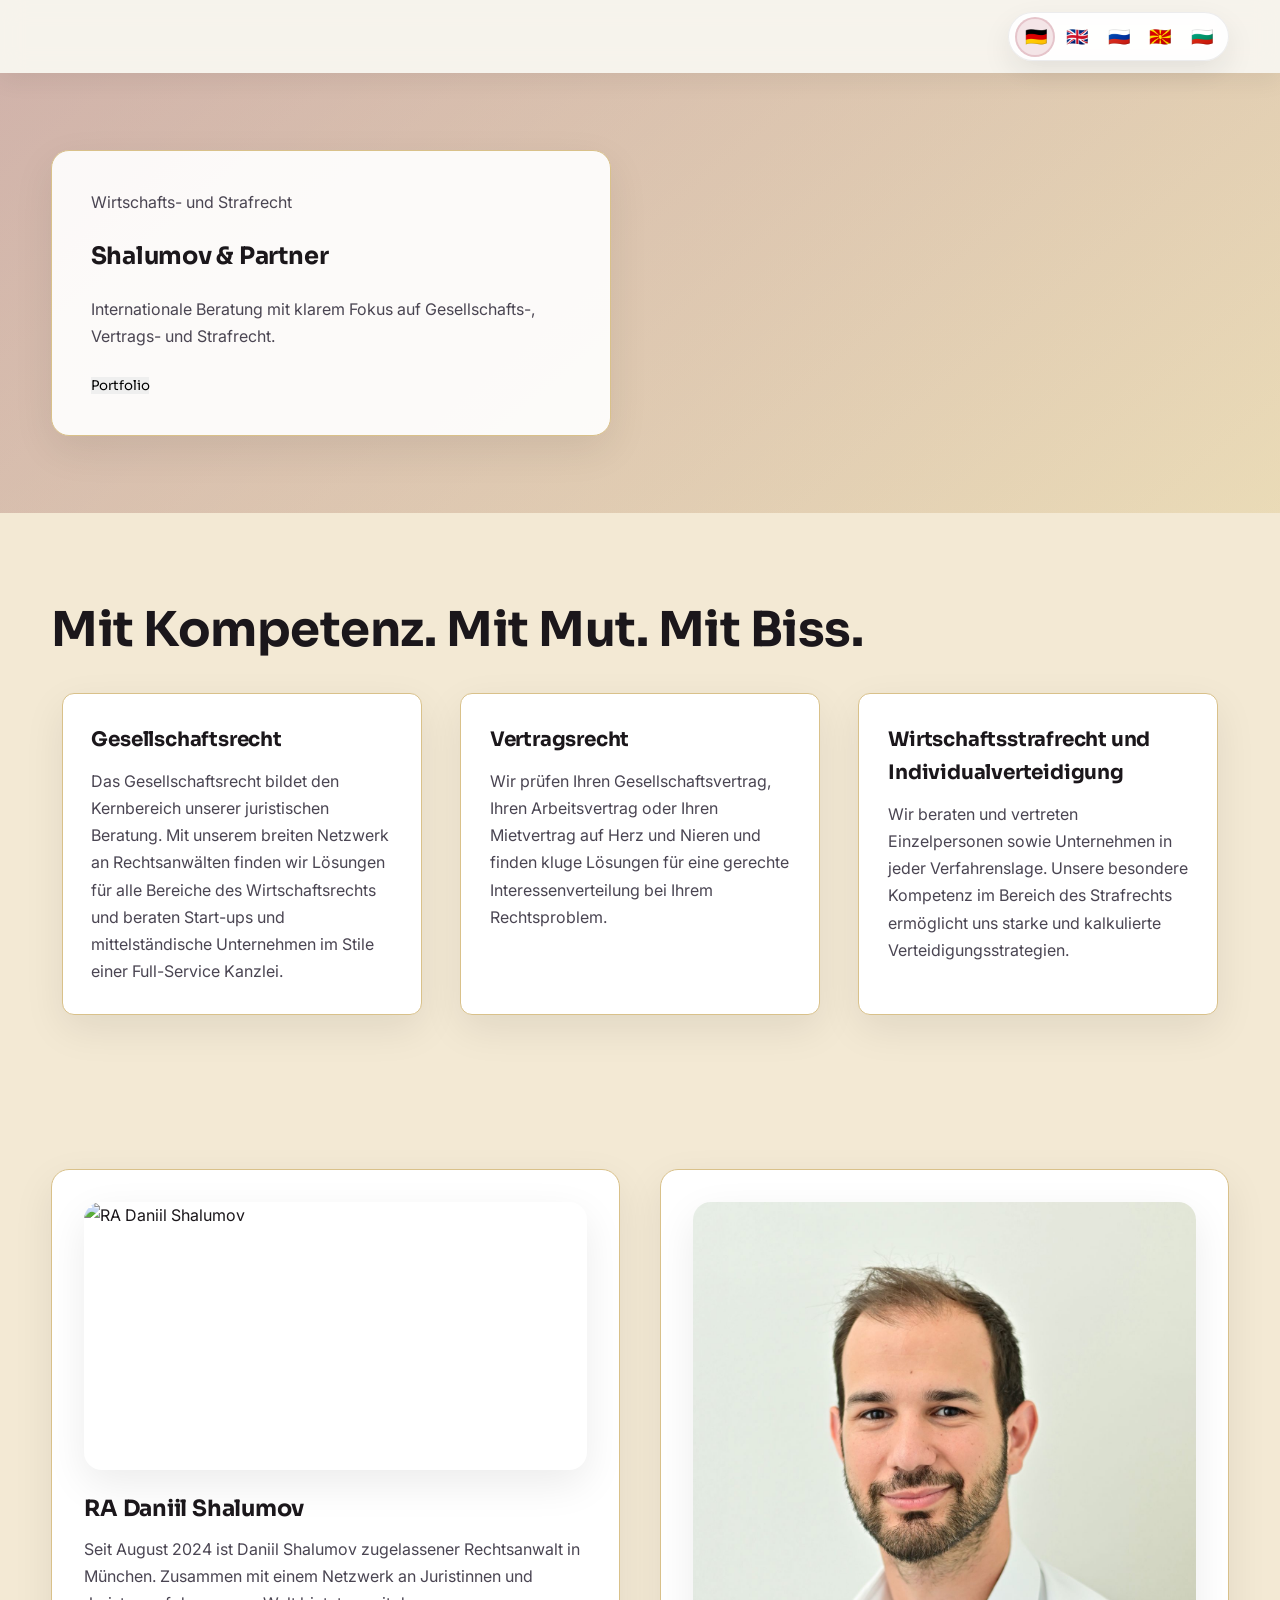
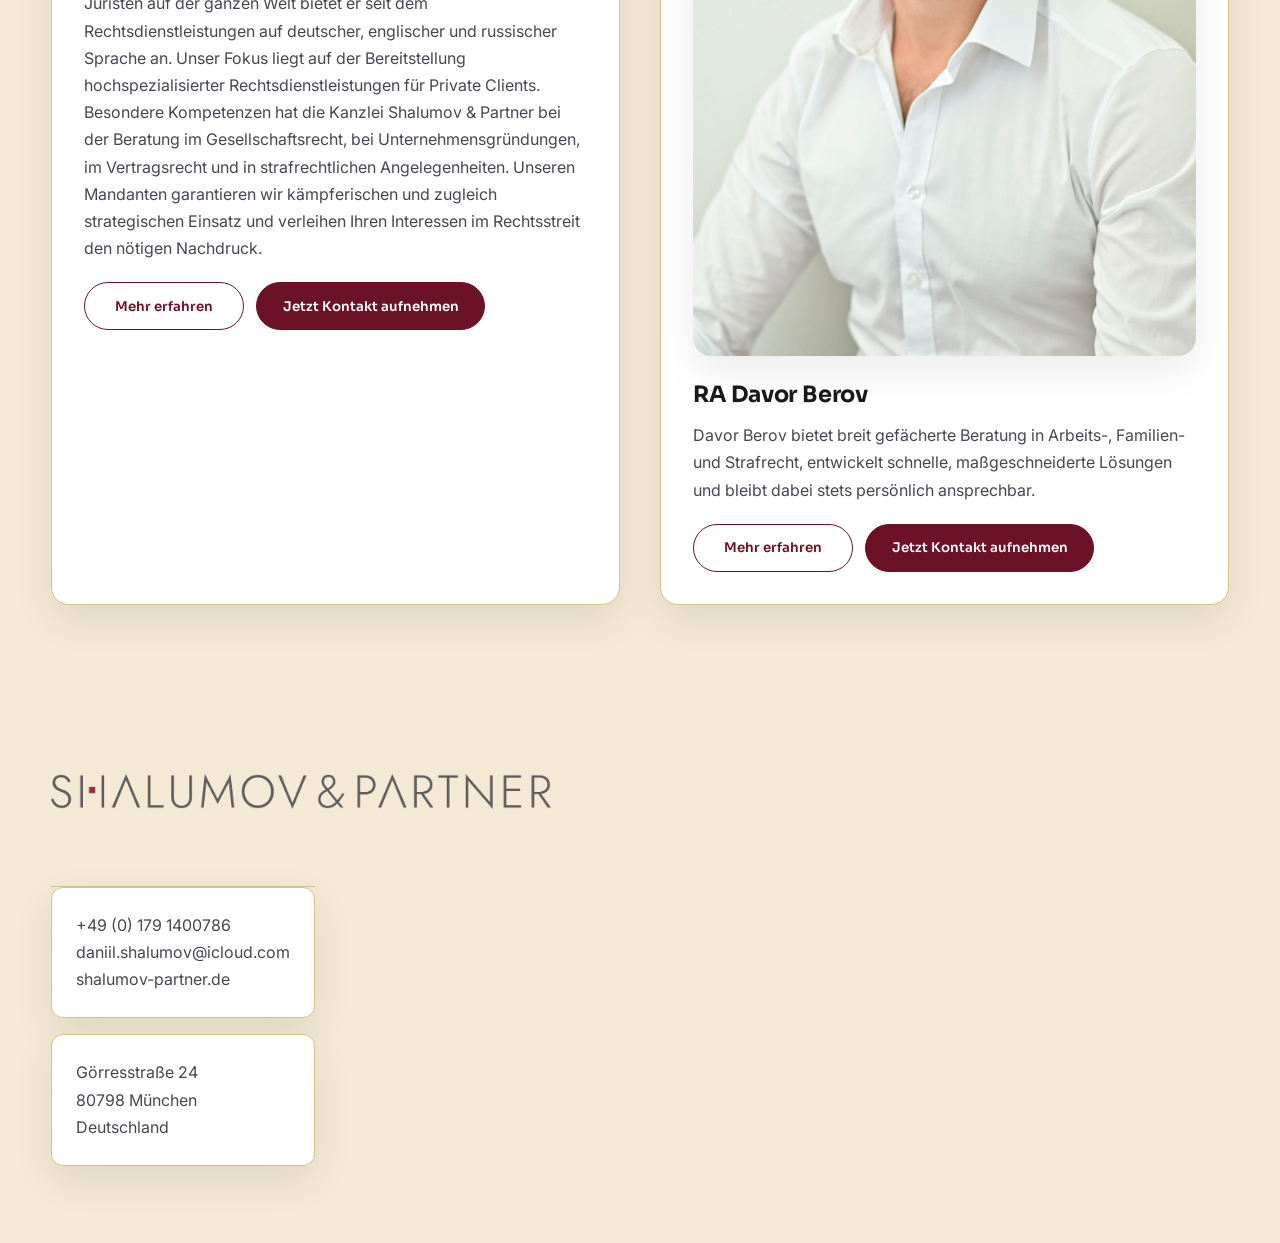
==== commit b923bd52: "sth" ====
--- a/index.html
+++ b/index.html
@@ -117,14 +117,24 @@
               <p data-i18n="portrait.body">
                 Seit August 2024 ist Daniil Shalumov zugelassener Rechtsanwalt in München. Zusammen mit einem Netzwerk an Juristinnen und Juristen auf der ganzen Welt bietet er seit dem Rechtsdienstleistungen auf deutscher, englischer und russischer Sprache an. Unser Fokus liegt auf der Bereitstellung hochspezialisierter Rechtsdienstleistungen für Private Clients. Besondere Kompetenzen hat die Kanzlei Shalumov &amp; Partner bei der Beratung im Gesellschaftsrecht, bei Unternehmensgründungen, im Vertragsrecht und in strafrechtlichen Angelegenheiten. Unseren Mandanten garantieren wir kämpferischen und zugleich strategischen Einsatz und verleihen Ihren Interessen im Rechtsstreit den nötigen Nachdruck.
               </p>
-              <button
-                type="button"
-                class="button"
-                onclick="window.location.href = '#contact'"
-                data-i18n="cta.contact"
-              >
-                Jetzt Kontakt aufnehmen
-              </button>
+              <div class="button-row">
+                <button
+                  type="button"
+                  class="button ghost"
+                  onclick="window.location.href = 'lawyer-shalumov.html'"
+                  data-i18n="cta.profile"
+                >
+                  Mehr erfahren
+                </button>
+                <button
+                  type="button"
+                  class="button"
+                  onclick="window.location.href = '#contact'"
+                  data-i18n="cta.contact"
+                >
+                  Jetzt Kontakt aufnehmen
+                </button>
+              </div>
             </div>
           </div>
 
@@ -137,14 +147,24 @@
               <p data-i18n="portrait2.body">
                 Davor Berov bietet breit gefächerte Beratung in Arbeits-, Familien- und Strafrecht, entwickelt schnelle, maßgeschneiderte Lösungen und bleibt dabei stets persönlich ansprechbar.
               </p>
-              <button
-                type="button"
-                class="button"
-                onclick="window.location.href = '#contact'"
-                data-i18n="cta.contact"
-              >
-                Jetzt Kontakt aufnehmen
-              </button>
+              <div class="button-row">
+                <button
+                  type="button"
+                  class="button ghost"
+                  onclick="window.location.href = 'lawyer-berov.html'"
+                  data-i18n="cta.profile"
+                >
+                  Mehr erfahren
+                </button>
+                <button
+                  type="button"
+                  class="button"
+                  onclick="window.location.href = '#contact'"
+                  data-i18n="cta.contact"
+                >
+                  Jetzt Kontakt aufnehmen
+                </button>
+              </div>
             </div>
           </div>
         </div>
--- a/style.css
+++ b/style.css
@@ -2,13 +2,13 @@
 @import url("https://fonts.googleapis.com/css2?family=Inter:wght@400;500;600&family=Sora:wght@600;700&display=swap");
 
 :root {
-  --page-bg: #f7f4ee;
+  --page-bg: #f3e9d4;
   --panel: #ffffff;
-  --muted: #5a6473;
-  --text: #1f2430;
-  --accent: #a22e47;
-  --accent-soft: #f4e6ea;
-  --border: #e5e1d8;
+  --muted: #4a4552;
+  --text: #1b171b;
+  --accent: #6c1226;
+  --accent-soft: #efd08b;
+  --border: #d9c18a;
   --shadow-soft: 0 14px 40px rgba(0, 0, 0, 0.08);
   --radius: 18px;
   --radius-sm: 12px;
@@ -158,7 +158,7 @@
 
 #title {
   position: relative;
-  background: linear-gradient(120deg, rgba(247, 244, 238, 0.75), rgba(247, 244, 238, 0.35)),
+  background: linear-gradient(120deg, rgba(245, 240, 228, 0.25), rgba(245, 240, 228, 0.12)),
     url("./assets/library.jpg") center/cover no-repeat;
   overflow: hidden;
 }
@@ -167,7 +167,7 @@
   content: "";
   position: absolute;
   inset: 0;
-  background: linear-gradient(140deg, rgba(247, 244, 238, 0.7), rgba(162, 46, 71, 0.1));
+  background: linear-gradient(140deg, rgba(108, 18, 38, 0.26), rgba(201, 165, 72, 0.22));
   pointer-events: none;
 }
 
@@ -190,7 +190,7 @@
   align-items: flex-start;
   justify-content: center;
   border: 1px solid var(--border);
-  background: rgba(255, 255, 255, 0.9);
+  background: rgba(255, 255, 255, 0.92);
   border-radius: var(--radius);
   box-shadow: var(--shadow-soft);
   gap: 1.25rem;
@@ -218,10 +218,30 @@
 img + button:hover,
 .button:hover {
   color: #ffffff;
-  background-color: #8f2740;
-  border-color: #8f2740;
+  background-color: #5a0f20;
+  border-color: #5a0f20;
   transform: translateY(-1px);
-  box-shadow: 0 10px 25px rgba(162, 46, 71, 0.25);
+  box-shadow: 0 10px 25px rgba(108, 18, 38, 0.28);
+}
+
+.button.ghost {
+  background: transparent;
+  color: var(--accent);
+  border: 1px solid var(--accent);
+  box-shadow: none;
+}
+
+.button.ghost:hover {
+  background: rgba(108, 18, 38, 0.08);
+  color: #5a0f20;
+  border-color: #5a0f20;
+  box-shadow: 0 8px 20px rgba(108, 18, 38, 0.16);
+}
+
+.button-row {
+  display: flex;
+  gap: 0.75rem;
+  flex-wrap: wrap;
 }
 
 /* disciplines */
